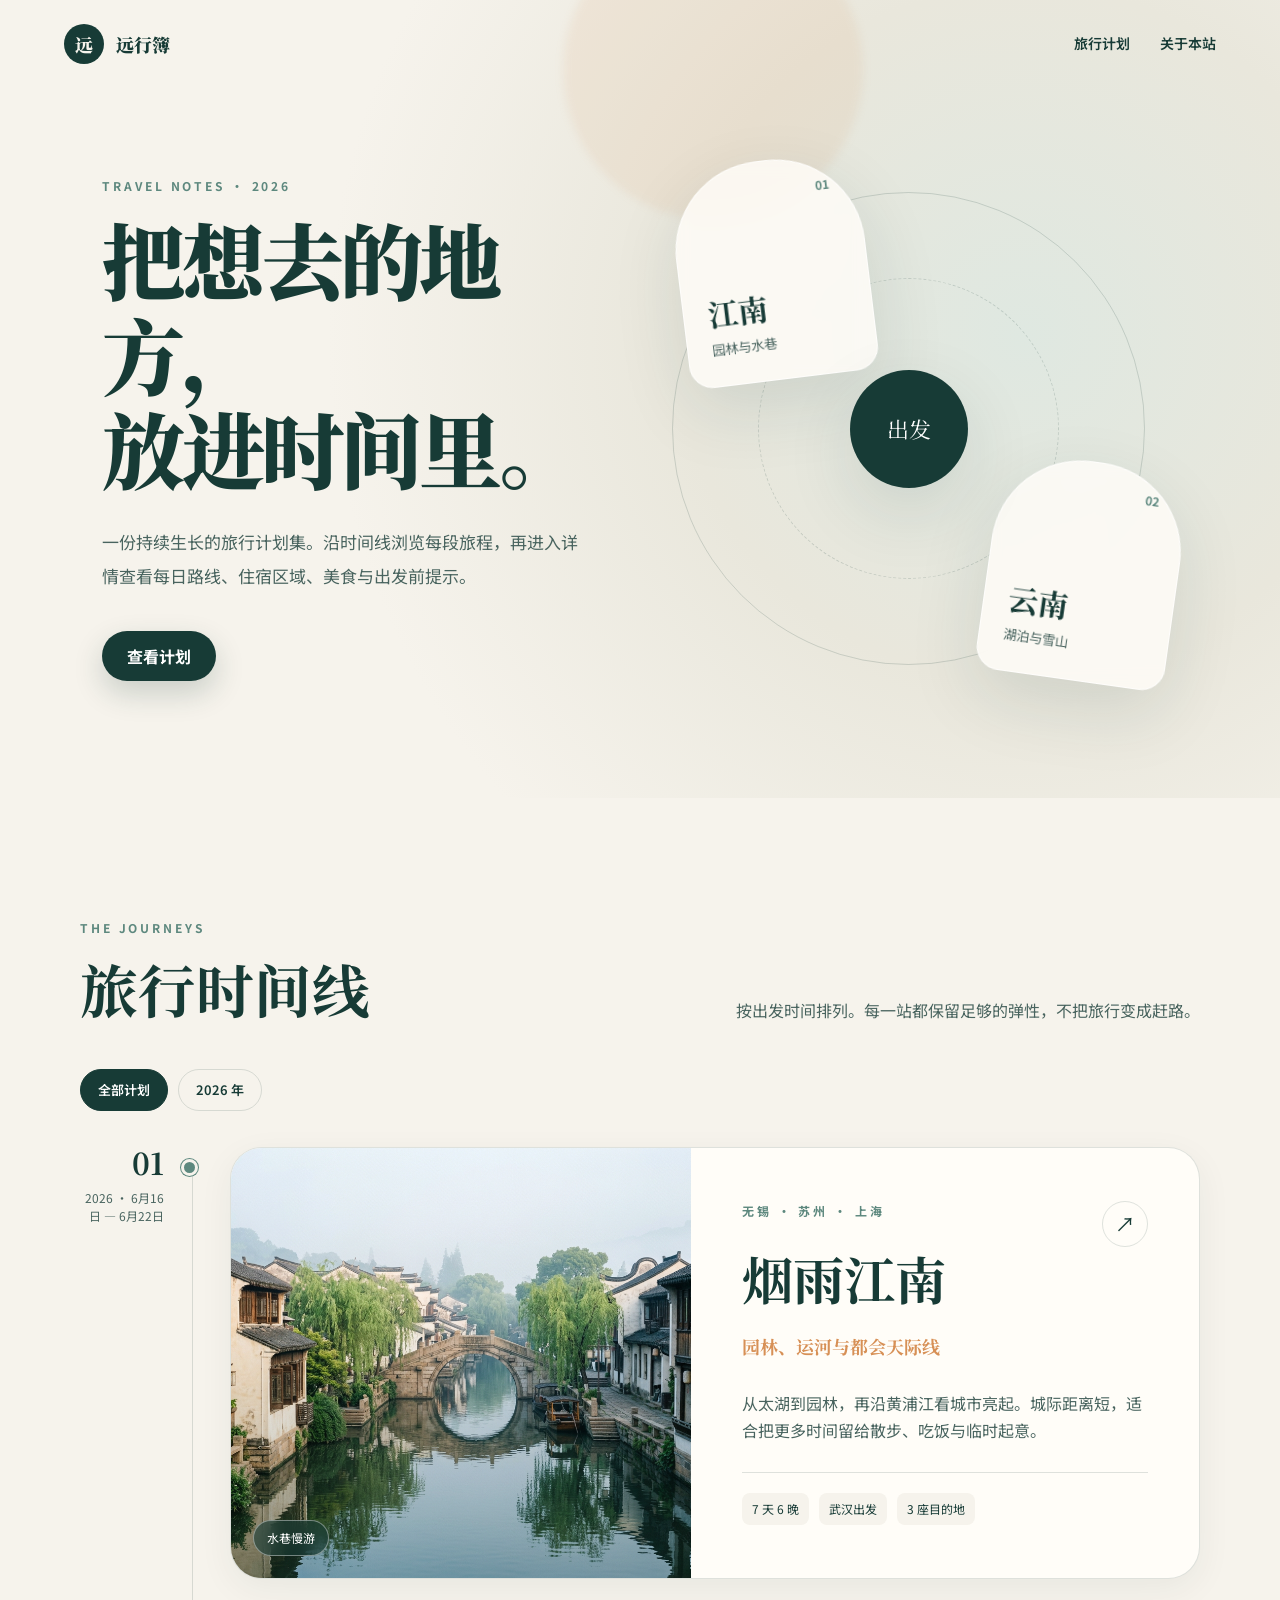
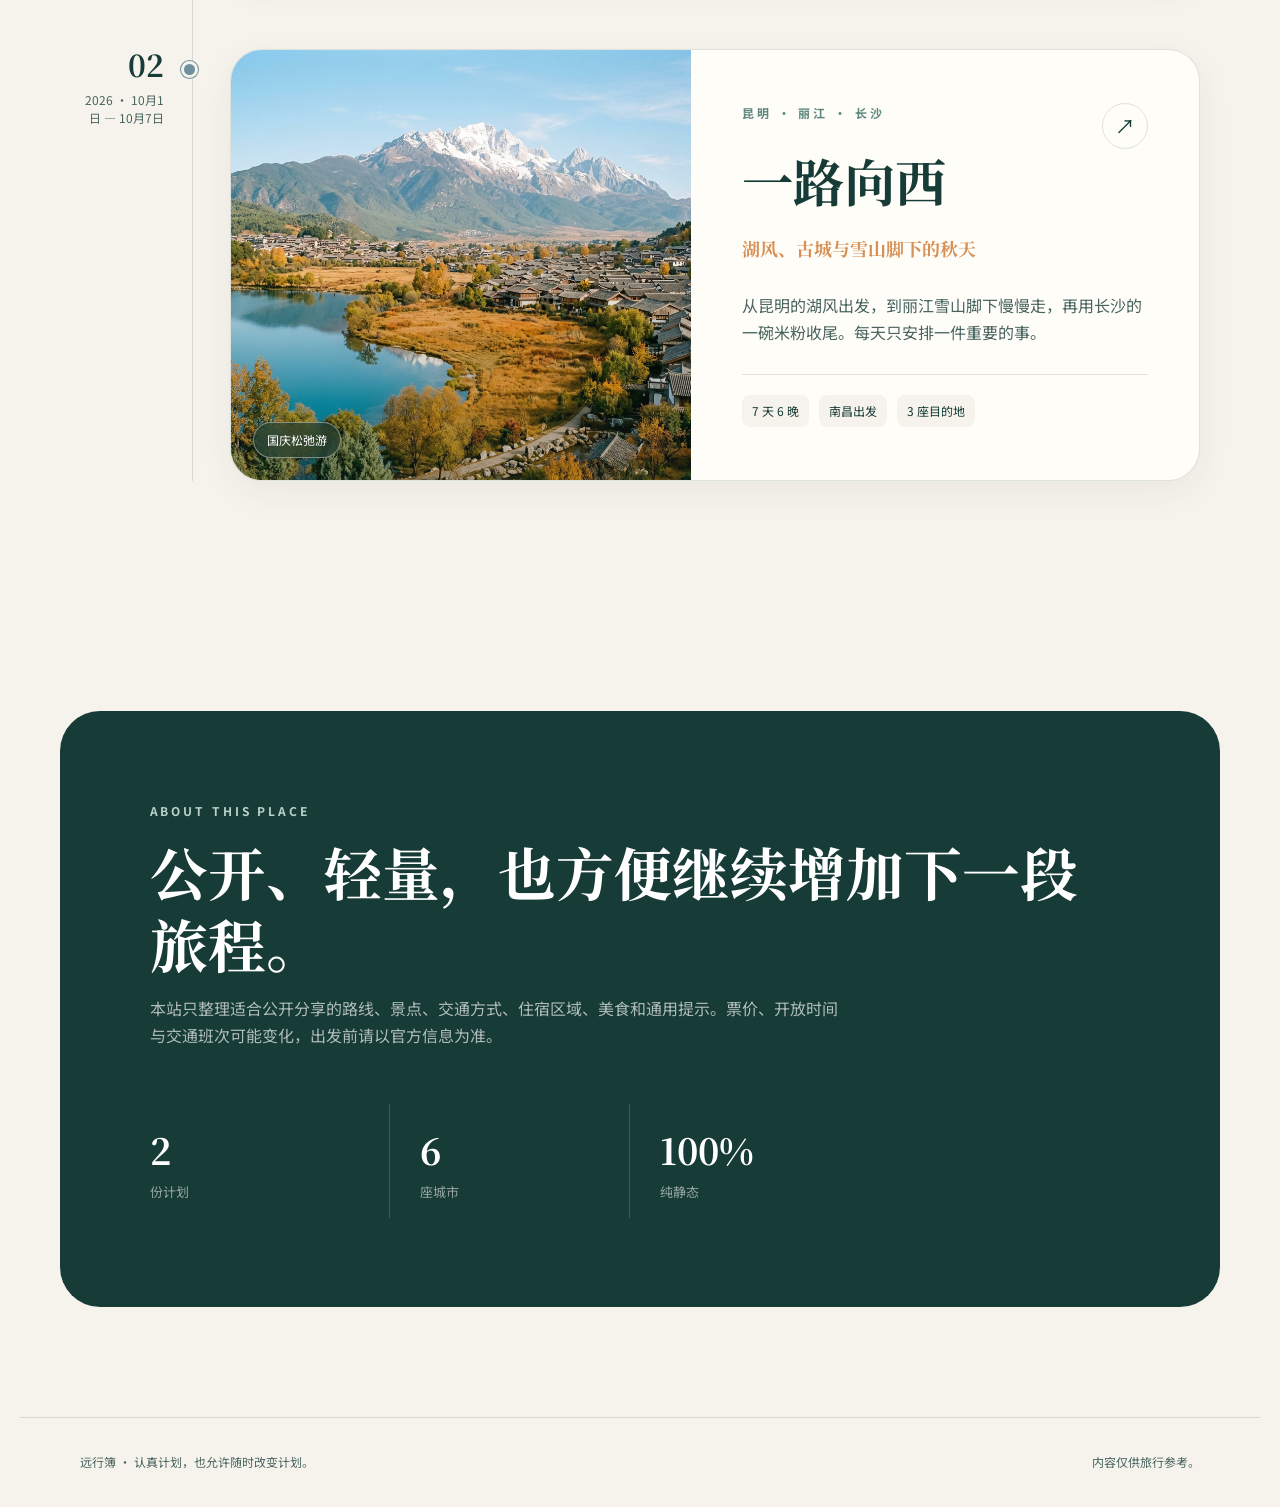
==== index.html @ 9ab63a4a "build unified travel timeline site" ====
<!doctype html>
<html lang="zh-CN">
<head>
  <meta charset="utf-8">
  <meta name="viewport" content="width=device-width, initial-scale=1">
  <meta name="description" content="按时间收藏公开旅行计划，浏览江南、云南等目的地的路线、景点与实用建议。">
  <meta name="theme-color" content="#173b36">
  <title>远行簿 · 旅行计划时间线</title>
  <link rel="stylesheet" href="./assets/site.css">
</head>
<body>
  <header class="site-header">
    <a class="brand" href="./" aria-label="返回首页">
      <span class="brand-mark">远</span>
      <span>远行簿</span>
    </a>
    <nav class="site-nav" aria-label="主导航">
      <a href="#timeline">旅行计划</a>
      <a href="#about">关于本站</a>
    </nav>
  </header>

  <main>
    <section class="home-hero">
      <div class="hero-copy reveal">
        <p class="eyebrow">TRAVEL NOTES · 2026</p>
        <h1>把想去的地方，<br>放进时间里。</h1>
        <p class="hero-lead">一份持续生长的旅行计划集。沿时间线浏览每段旅程，再进入详情查看每日路线、住宿区域、美食与出发前提示。</p>
        <a class="button button-primary" href="#timeline">查看计划</a>
      </div>
      <div class="hero-orbit" aria-hidden="true">
        <div class="orbit-ring orbit-one"></div>
        <div class="orbit-ring orbit-two"></div>
        <div class="orbit-card orbit-card-a"><span>01</span><strong>江南</strong><small>园林与水巷</small></div>
        <div class="orbit-card orbit-card-b"><span>02</span><strong>云南</strong><small>湖泊与雪山</small></div>
        <div class="orbit-center">出发</div>
      </div>
    </section>

    <section class="section timeline-section" id="timeline">
      <div class="section-heading reveal">
        <div>
          <p class="eyebrow">THE JOURNEYS</p>
          <h2>旅行时间线</h2>
        </div>
        <p>按出发时间排列。每一站都保留足够的弹性，不把旅行变成赶路。</p>
      </div>
      <div class="year-filter reveal" id="year-filter" aria-label="按年份筛选"></div>
      <div class="trip-timeline" id="trip-timeline" aria-live="polite"></div>
    </section>

    <section class="section about-section" id="about">
      <div class="about-card reveal">
        <p class="eyebrow">ABOUT THIS PLACE</p>
        <h2>公开、轻量，也方便继续增加下一段旅程。</h2>
        <p>本站只整理适合公开分享的路线、景点、交通方式、住宿区域、美食和通用提示。票价、开放时间与交通班次可能变化，出发前请以官方信息为准。</p>
        <div class="about-stats">
          <div><strong id="trip-count">0</strong><span>份计划</span></div>
          <div><strong id="city-count">0</strong><span>座城市</span></div>
          <div><strong>100%</strong><span>纯静态</span></div>
        </div>
      </div>
    </section>
  </main>

  <footer class="site-footer">
    <p>远行簿 · 认真计划，也允许随时改变计划。</p>
    <p>内容仅供旅行参考。</p>
  </footer>

  <script type="module" src="./assets/home.js"></script>
</body>
</html>
---- assets/site.css ----
@import url('https://fonts.googleapis.com/css2?family=Noto+Sans+SC:wght@400;500;600;700&family=Noto+Serif+SC:wght@600;700;900&display=swap');

:root {
  --ink: #173b36;
  --ink-soft: #49645f;
  --paper: #f6f3ec;
  --white: #fffdf8;
  --line: rgba(23, 59, 54, .14);
  --jade: #5d887e;
  --jade-light: #dbe6de;
  --sun: #d79056;
  --sky: #6e8f9c;
  --lavender: #8b7d9b;
  --serif: 'Noto Serif SC', 'Songti SC', serif;
  --sans: 'Noto Sans SC', 'PingFang SC', sans-serif;
  --shadow: 0 24px 70px rgba(23, 59, 54, .12);
}

* { box-sizing: border-box; }
html { scroll-behavior: smooth; }
body { margin: 0; color: var(--ink); background: var(--paper); font-family: var(--sans); line-height: 1.7; }
a { color: inherit; text-decoration: none; }
button { color: inherit; font: inherit; }
img { display: block; max-width: 100%; }

.site-header {
  position: absolute;
  inset: 0 0 auto;
  z-index: 20;
  display: flex;
  align-items: center;
  justify-content: space-between;
  max-width: 1440px;
  margin: auto;
  padding: 24px clamp(24px, 5vw, 72px);
}
.brand { display: inline-flex; align-items: center; gap: 12px; font-family: var(--serif); font-size: 18px; font-weight: 900; }
.brand-mark { display: grid; width: 40px; height: 40px; place-items: center; color: var(--paper); border-radius: 50%; background: var(--ink); }
.site-nav { display: flex; gap: 30px; font-size: 14px; font-weight: 600; }
.site-nav a { position: relative; }
.site-nav a::after { position: absolute; right: 0; bottom: -5px; left: 0; height: 1px; content: ''; background: currentColor; transform: scaleX(0); transition: transform .25s ease; }
.site-nav a:hover::after { transform: scaleX(1); }

.home-hero {
  position: relative;
  display: grid;
  min-height: 760px;
  padding: 160px clamp(24px, 8vw, 130px) 100px;
  overflow: hidden;
  background: radial-gradient(circle at 80% 42%, #dfe8e1 0, #e9e7dc 31%, var(--paper) 62%);
  grid-template-columns: minmax(0, .9fr) minmax(400px, 1.1fr);
  align-items: center;
}
.home-hero::before { position: absolute; top: -80px; left: 44%; width: 300px; height: 300px; content: ''; border-radius: 50%; background: rgba(215, 144, 86, .1); filter: blur(4px); }
.hero-copy { position: relative; z-index: 2; max-width: 680px; }
.eyebrow { margin: 0 0 14px; color: var(--jade); font-size: 12px; font-weight: 700; letter-spacing: .24em; text-transform: uppercase; }
.hero-copy h1 { margin: 0; font-family: var(--serif); font-size: clamp(52px, 6.5vw, 96px); font-weight: 900; line-height: 1.14; letter-spacing: -.045em; }
.hero-lead { max-width: 620px; margin: 30px 0 38px; color: var(--ink-soft); font-size: 17px; line-height: 2; }
.button { display: inline-flex; min-height: 50px; padding: 0 25px; align-items: center; justify-content: center; border-radius: 999px; font-weight: 700; transition: transform .25s ease, box-shadow .25s ease; }
.button:hover { transform: translateY(-3px); }
.button-primary { color: white; background: var(--ink); box-shadow: 0 12px 30px rgba(23, 59, 54, .2); }

.hero-orbit { position: relative; width: min(42vw, 590px); aspect-ratio: 1; justify-self: end; }
.orbit-ring { position: absolute; border: 1px solid rgba(23, 59, 54, .16); border-radius: 50%; }
.orbit-one { inset: 6%; }
.orbit-two { inset: 22%; border-style: dashed; animation: orbit-spin 45s linear infinite; }
.orbit-center { position: absolute; inset: 39%; display: grid; place-items: center; color: white; border-radius: 50%; background: var(--ink); font-family: var(--serif); font-size: 22px; box-shadow: var(--shadow); }
.orbit-card { position: absolute; display: flex; width: 190px; min-height: 220px; padding: 24px; flex-direction: column; justify-content: end; border: 1px solid rgba(255,255,255,.7); border-radius: 90px 90px 24px 24px; background: rgba(255,253,248,.82); box-shadow: var(--shadow); backdrop-filter: blur(12px); }
.orbit-card span { position: absolute; top: 20px; right: 28px; color: var(--jade); font-size: 12px; font-weight: 700; }
.orbit-card strong { font-family: var(--serif); font-size: 30px; }
.orbit-card small { color: var(--ink-soft); }
.orbit-card-a { top: 0; left: 7%; transform: rotate(-7deg); }
.orbit-card-b { right: 0; bottom: 3%; transform: rotate(8deg); }
@keyframes orbit-spin { to { transform: rotate(360deg); } }

.section { max-width: 1240px; margin: auto; padding: 110px clamp(24px, 5vw, 60px); }
.section-heading { display: flex; margin-bottom: 45px; align-items: end; justify-content: space-between; gap: 40px; }
.section-heading h2, .about-card h2, .transport-copy h2, .next-trip h2 { margin: 0; font-family: var(--serif); font-size: clamp(36px, 4.5vw, 58px); line-height: 1.25; }
.section-heading > p { max-width: 470px; margin: 0; color: var(--ink-soft); }
.timeline-section { padding-top: 120px; }
.year-filter { display: flex; margin-bottom: 36px; gap: 10px; }
.filter-button { padding: 9px 17px; cursor: pointer; border: 1px solid var(--line); border-radius: 999px; background: transparent; font-size: 13px; font-weight: 600; }
.filter-button.active { color: white; border-color: var(--ink); background: var(--ink); }
.trip-timeline { position: relative; }
.trip-timeline::before { position: absolute; top: 15px; bottom: 0; left: 112px; width: 1px; content: ''; background: var(--line); }
.timeline-item { display: grid; margin-bottom: 70px; grid-template-columns: 112px 1fr; }
.timeline-date { position: relative; padding-right: 28px; text-align: right; }
.timeline-date::after { position: absolute; top: 12px; right: -6px; width: 11px; height: 11px; content: ''; border: 3px solid var(--paper); border-radius: 50%; background: var(--jade); box-shadow: 0 0 0 1px var(--jade); }
.timeline-item.sky .timeline-date::after { background: var(--sky); box-shadow: 0 0 0 1px var(--sky); }
.timeline-date span { display: block; font-family: var(--serif); font-size: 30px; font-weight: 700; line-height: 1; }
.timeline-date time { display: block; margin-top: 12px; color: var(--ink-soft); font-size: 12px; line-height: 1.5; }
.trip-card { display: grid; margin-left: 38px; overflow: hidden; border: 1px solid var(--line); border-radius: 32px; background: var(--white); box-shadow: 0 10px 35px rgba(23,59,54,.06); grid-template-columns: minmax(280px, .95fr) minmax(350px, 1.05fr); transition: transform .35s ease, box-shadow .35s ease; }
.trip-card:hover { transform: translateY(-7px); box-shadow: var(--shadow); }
.trip-cover { position: relative; min-height: 430px; overflow: hidden; }
.trip-cover::after { position: absolute; inset: 0; content: ''; background: linear-gradient(to top, rgba(23,59,54,.24), transparent 60%); }
.trip-cover img { width: 100%; height: 100%; object-fit: cover; transition: transform .7s ease; }
.trip-card:hover .trip-cover img { transform: scale(1.04); }
.trip-mood { position: absolute; bottom: 22px; left: 22px; z-index: 1; padding: 7px 13px; color: white; border: 1px solid rgba(255,255,255,.4); border-radius: 999px; background: rgba(23,59,54,.58); font-size: 12px; backdrop-filter: blur(8px); }
.trip-card-body { display: flex; padding: clamp(30px, 4vw, 52px); flex-direction: column; justify-content: center; }
.trip-title-row { display: flex; align-items: start; justify-content: space-between; gap: 24px; }
.trip-title-row h3 { margin: 0; font-family: var(--serif); font-size: clamp(34px, 4vw, 52px); }
.round-arrow { display: grid; width: 46px; height: 46px; flex: 0 0 auto; place-items: center; border: 1px solid var(--line); border-radius: 50%; font-size: 20px; transition: color .25s, background .25s; }
.trip-card:hover .round-arrow { color: white; background: var(--ink); }
.trip-subtitle { margin: 9px 0 0; color: var(--sun); font-family: var(--serif); font-size: 18px; font-weight: 700; }
.trip-summary { margin: 28px 0; color: var(--ink-soft); }
.trip-meta { display: flex; padding-top: 20px; flex-wrap: wrap; gap: 10px; border-top: 1px solid var(--line); }
.trip-meta span { padding: 6px 10px; border-radius: 8px; background: var(--paper); font-size: 12px; }

.about-section { max-width: 1360px; padding-top: 50px; }
.about-card { padding: clamp(38px, 7vw, 90px); border-radius: 40px; color: white; background: var(--ink); }
.about-card .eyebrow { color: #b9d3c8; }
.about-card h2 { max-width: 930px; }
.about-card > p:not(.eyebrow) { max-width: 700px; color: rgba(255,255,255,.66); }
.about-stats { display: grid; max-width: 720px; margin-top: 55px; grid-template-columns: repeat(3, 1fr); }
.about-stats div { padding: 15px 30px 15px 0; border-right: 1px solid rgba(255,255,255,.16); }
.about-stats div:last-child { border: 0; padding-left: 30px; }
.about-stats div:nth-child(2) { padding-left: 30px; }
.about-stats strong, .about-stats span { display: block; }
.about-stats strong { font-family: var(--serif); font-size: 36px; }
.about-stats span { color: rgba(255,255,255,.55); font-size: 13px; }
.site-footer { display: flex; max-width: 1240px; margin: auto; padding: 34px clamp(24px, 5vw, 60px); justify-content: space-between; gap: 20px; color: var(--ink-soft); border-top: 1px solid var(--line); font-size: 12px; }
.site-footer p { margin: 0; }

.trip-page .site-header { position: absolute; max-width: none; color: white; }
.trip-page .brand-mark { color: var(--ink); background: var(--paper); }
.detail-hero { position: relative; display: flex; min-height: 820px; padding: 150px clamp(24px, 8vw, 130px) 80px; overflow: hidden; color: white; flex-direction: column; justify-content: end; }
.detail-hero-image, .detail-hero-overlay { position: absolute; inset: 0; width: 100%; height: 100%; }
.detail-hero-image { object-fit: cover; }
.detail-hero-overlay { background: linear-gradient(90deg, rgba(12,36,32,.87) 0, rgba(12,36,32,.54) 52%, rgba(12,36,32,.16) 100%), linear-gradient(to top, rgba(12,36,32,.72), transparent 45%); }
.detail-hero-copy { position: relative; z-index: 2; max-width: 900px; }
.back-link { display: inline-block; margin-bottom: 55px; color: rgba(255,255,255,.75); font-size: 13px; }
.detail-hero .eyebrow { color: #d9e7df; }
.detail-hero h1 { margin: 0; font-family: var(--serif); font-size: clamp(68px, 10vw, 140px); line-height: 1; letter-spacing: -.05em; }
.detail-subtitle { margin: 18px 0 24px; font-family: var(--serif); font-size: clamp(21px, 2.2vw, 31px); }
.detail-route { display: flex; align-items: center; flex-wrap: wrap; gap: 11px; color: rgba(255,255,255,.72); }
.detail-route i { color: rgba(255,255,255,.35); font-style: normal; }
.detail-hero-facts { position: relative; z-index: 2; display: grid; width: min(780px, 100%); margin-top: 55px; padding-top: 28px; border-top: 1px solid rgba(255,255,255,.25); grid-template-columns: repeat(3, 1fr); }
.detail-hero-facts span, .detail-hero-facts strong { display: block; }
.detail-hero-facts span { color: rgba(255,255,255,.55); font-size: 11px; letter-spacing: .15em; }
.detail-hero-facts strong { margin-top: 7px; font-size: 14px; }

.intro-grid { display: grid; gap: 70px; grid-template-columns: 1.25fr .75fr; align-items: center; }
.intro-copy h2 { margin: 0; font-family: var(--serif); font-size: clamp(31px, 4vw, 52px); line-height: 1.55; }
.highlight-list { border-top: 1px solid var(--line); }
.highlight-list div { display: grid; padding: 20px 0; align-items: center; border-bottom: 1px solid var(--line); grid-template-columns: 50px 1fr; }
.highlight-list span { color: var(--jade); font-family: var(--serif); font-size: 14px; }
.highlight-list p { margin: 0; font-weight: 600; }
.days-section { max-width: 1360px; }
.day-tabs { display: flex; margin-bottom: 20px; gap: 8px; overflow-x: auto; scrollbar-width: thin; }
.day-tab { min-width: 130px; padding: 18px; cursor: pointer; text-align: left; border: 1px solid var(--line); border-radius: 18px; background: rgba(255,255,255,.55); transition: color .25s, background .25s, transform .25s; }
.day-tab:hover { transform: translateY(-3px); }
.day-tab small, .day-tab strong, .day-tab span { display: block; }
.day-tab small { color: var(--ink-soft); font-size: 11px; }
.day-tab strong { margin: 4px 0; font-family: var(--serif); font-size: 19px; }
.day-tab span { overflow: hidden; font-size: 11px; text-overflow: ellipsis; white-space: nowrap; }
.day-tab.active { color: white; border-color: var(--ink); background: var(--ink); }
.day-tab.active small { color: rgba(255,255,255,.6); }
.day-panel { display: grid; min-height: 620px; padding: clamp(30px, 5vw, 65px); gap: 55px; border-radius: 34px; background: var(--white); box-shadow: var(--shadow); grid-template-columns: 140px 1fr; transition: opacity .15s, transform .15s; }
.day-panel.switching { opacity: .3; transform: translateY(4px); }
.day-number { display: flex; align-items: center; flex-direction: column; }
.day-number span { color: var(--ink-soft); font-size: 11px; letter-spacing: .25em; }
.day-number strong { font-family: var(--serif); font-size: 74px; line-height: 1.2; }
.day-heading { display: flex; align-items: end; justify-content: space-between; gap: 24px; }
.day-heading h3 { margin: 0; font-family: var(--serif); font-size: clamp(30px, 4vw, 46px); }
.energy { min-width: 150px; }
.energy span { color: var(--ink-soft); font-size: 11px; }
.energy i { display: block; height: 4px; margin-top: 8px; overflow: hidden; border-radius: 4px; background: var(--jade-light); }
.energy b { display: block; height: 100%; background: var(--sun); }
.day-summary { max-width: 720px; margin: 24px 0 36px; color: var(--ink-soft); font-size: 17px; }
.schedule-list { border-top: 1px solid var(--line); }
.schedule-item { display: grid; padding: 25px 0; border-bottom: 1px solid var(--line); grid-template-columns: 80px 38px 1fr; gap: 14px; }
.schedule-item time { color: var(--ink-soft); font-size: 12px; }
.schedule-item > span { display: grid; width: 28px; height: 28px; place-items: center; color: white; border-radius: 50%; background: var(--jade); font-size: 11px; }
.schedule-item strong { font-size: 16px; }
.schedule-item p { margin: 4px 0 0; color: var(--ink-soft); font-size: 14px; }
.day-notes { display: grid; margin-top: 28px; gap: 10px; grid-template-columns: 1fr 1fr; }
.day-notes p { margin: 0; padding: 14px 17px; border-radius: 12px; background: var(--paper); font-size: 13px; }
.day-notes span { display: inline-grid; width: 26px; height: 26px; margin-right: 9px; place-items: center; color: white; border-radius: 50%; background: var(--sun); font-weight: 700; }

.transport-band { color: white; background: var(--ink); }
.transport-inner { display: grid; gap: 80px; grid-template-columns: .8fr 1.2fr; }
.transport-copy { align-self: start; position: sticky; top: 50px; }
.transport-copy .eyebrow { color: #b9d3c8; }
.transport-copy p:last-child { max-width: 390px; color: rgba(255,255,255,.58); }
.transport-list { border-top: 1px solid rgba(255,255,255,.16); }
.transport-leg { display: grid; padding: 27px 0; align-items: center; border-bottom: 1px solid rgba(255,255,255,.16); grid-template-columns: 58px 1fr; }
.transport-leg > span { color: #9fc3b5; font-family: var(--serif); }
.transport-leg strong { font-size: 17px; }
.transport-leg p { margin: 3px 0 0; color: rgba(255,255,255,.5); font-size: 13px; }
.guide-section { max-width: 1360px; }
.guide-grid { display: grid; gap: 18px; grid-template-columns: repeat(3, 1fr); }
.guide-card { padding: 34px; border: 1px solid var(--line); border-radius: 28px; background: var(--white); }
.guide-icon { display: grid; width: 48px; height: 48px; place-items: center; color: white; border-radius: 16px; background: var(--jade); font-family: var(--serif); font-weight: 700; }
.guide-card h3 { margin: 25px 0 18px; font-family: var(--serif); font-size: 25px; }
.guide-item { padding: 17px 0; border-top: 1px solid var(--line); }
.guide-item strong { font-size: 14px; }
.guide-item p { margin: 6px 0 0; color: var(--ink-soft); font-size: 13px; }
.guide-card-dark { color: white; background: var(--ink); }
.guide-card-dark .guide-icon { color: var(--ink); background: var(--paper); }
.guide-card-dark ol { padding: 0; list-style: none; counter-reset: tips; }
.guide-card-dark li { position: relative; padding: 16px 0 16px 40px; color: rgba(255,255,255,.7); border-top: 1px solid rgba(255,255,255,.14); counter-increment: tips; font-size: 13px; }
.guide-card-dark li::before { position: absolute; left: 0; content: '0' counter(tips); color: #9fc3b5; font-family: var(--serif); }
.next-trip { padding-top: 80px; padding-bottom: 140px; text-align: center; }
.next-trip h2 { margin-bottom: 36px; }
.not-found, .trip-loading { display: flex; min-height: 80vh; padding: 140px 24px; align-items: center; justify-content: center; text-align: center; flex-direction: column; }
.not-found h1 { max-width: 800px; margin: 0; font-family: var(--serif); font-size: clamp(40px, 7vw, 72px); }
.not-found p:not(.eyebrow) { color: var(--ink-soft); }

.reveal { opacity: 0; transform: translateY(24px); transition: opacity .7s ease var(--delay, 0ms), transform .7s ease var(--delay, 0ms); }
.reveal.visible { opacity: 1; transform: none; }

@media (max-width: 960px) {
  .home-hero { min-height: 900px; grid-template-columns: 1fr; }
  .hero-copy { padding-top: 40px; }
  .hero-orbit { width: min(90vw, 500px); margin-top: 40px; justify-self: center; }
  .trip-card { grid-template-columns: 1fr; }
  .trip-cover { min-height: 330px; }
  .intro-grid, .transport-inner { grid-template-columns: 1fr; }
  .transport-copy { position: static; }
  .guide-grid { grid-template-columns: 1fr 1fr; }
  .guide-card-dark { grid-column: 1 / -1; }
}

@media (max-width: 680px) {
  .site-header { padding: 18px 20px; }
  .site-nav { gap: 16px; font-size: 12px; }
  .site-nav a:nth-child(2) { display: none; }
  .brand { font-size: 16px; }
  .brand-mark { width: 35px; height: 35px; }
  .home-hero { min-height: 790px; padding: 130px 22px 70px; }
  .hero-copy h1 { font-size: 52px; }
  .hero-lead { font-size: 15px; }
  .hero-orbit { width: 330px; }
  .orbit-card { width: 130px; min-height: 165px; padding: 16px; }
  .orbit-card strong { font-size: 23px; }
  .orbit-card small { font-size: 10px; }
  .orbit-center { font-size: 15px; }
  .section { padding: 80px 20px; }
  .section-heading { display: block; }
  .section-heading > p { margin-top: 14px; }
  .trip-timeline::before { left: 7px; }
  .timeline-item { grid-template-columns: 20px 1fr; }
  .timeline-date { padding: 0; text-align: left; }
  .timeline-date::after { top: 16px; right: auto; left: 2px; }
  .timeline-date span, .timeline-date time { display: none; }
  .trip-card { margin-left: 18px; border-radius: 24px; }
  .trip-cover { min-height: 260px; }
  .trip-card-body { padding: 27px; }
  .round-arrow { width: 40px; height: 40px; }
  .about-card { border-radius: 28px; }
  .about-stats { grid-template-columns: 1fr; }
  .about-stats div, .about-stats div:nth-child(2), .about-stats div:last-child { padding: 14px 0; border-right: 0; border-bottom: 1px solid rgba(255,255,255,.15); }
  .site-footer { display: block; }
  .site-footer p + p { margin-top: 7px; }
  .detail-hero { min-height: 720px; padding: 130px 22px 55px; }
  .detail-hero h1 { font-size: 66px; }
  .back-link { margin-bottom: 40px; }
  .detail-hero-facts { gap: 15px; grid-template-columns: 1fr; }
  .day-panel { min-height: auto; padding: 26px; grid-template-columns: 1fr; gap: 15px; }
  .day-number { align-items: start; flex-direction: row; gap: 8px; }
  .day-number strong { font-size: 32px; }
  .day-heading { display: block; }
  .energy { margin-top: 15px; }
  .schedule-item { grid-template-columns: 58px 28px 1fr; gap: 8px; }
  .day-notes { grid-template-columns: 1fr; }
  .guide-grid { grid-template-columns: 1fr; }
  .guide-card-dark { grid-column: auto; }
}

@media (prefers-reduced-motion: reduce) {
  *, *::before, *::after { scroll-behavior: auto !important; animation-duration: .01ms !important; animation-iteration-count: 1 !important; transition-duration: .01ms !important; }
  .reveal { opacity: 1; transform: none; }
}
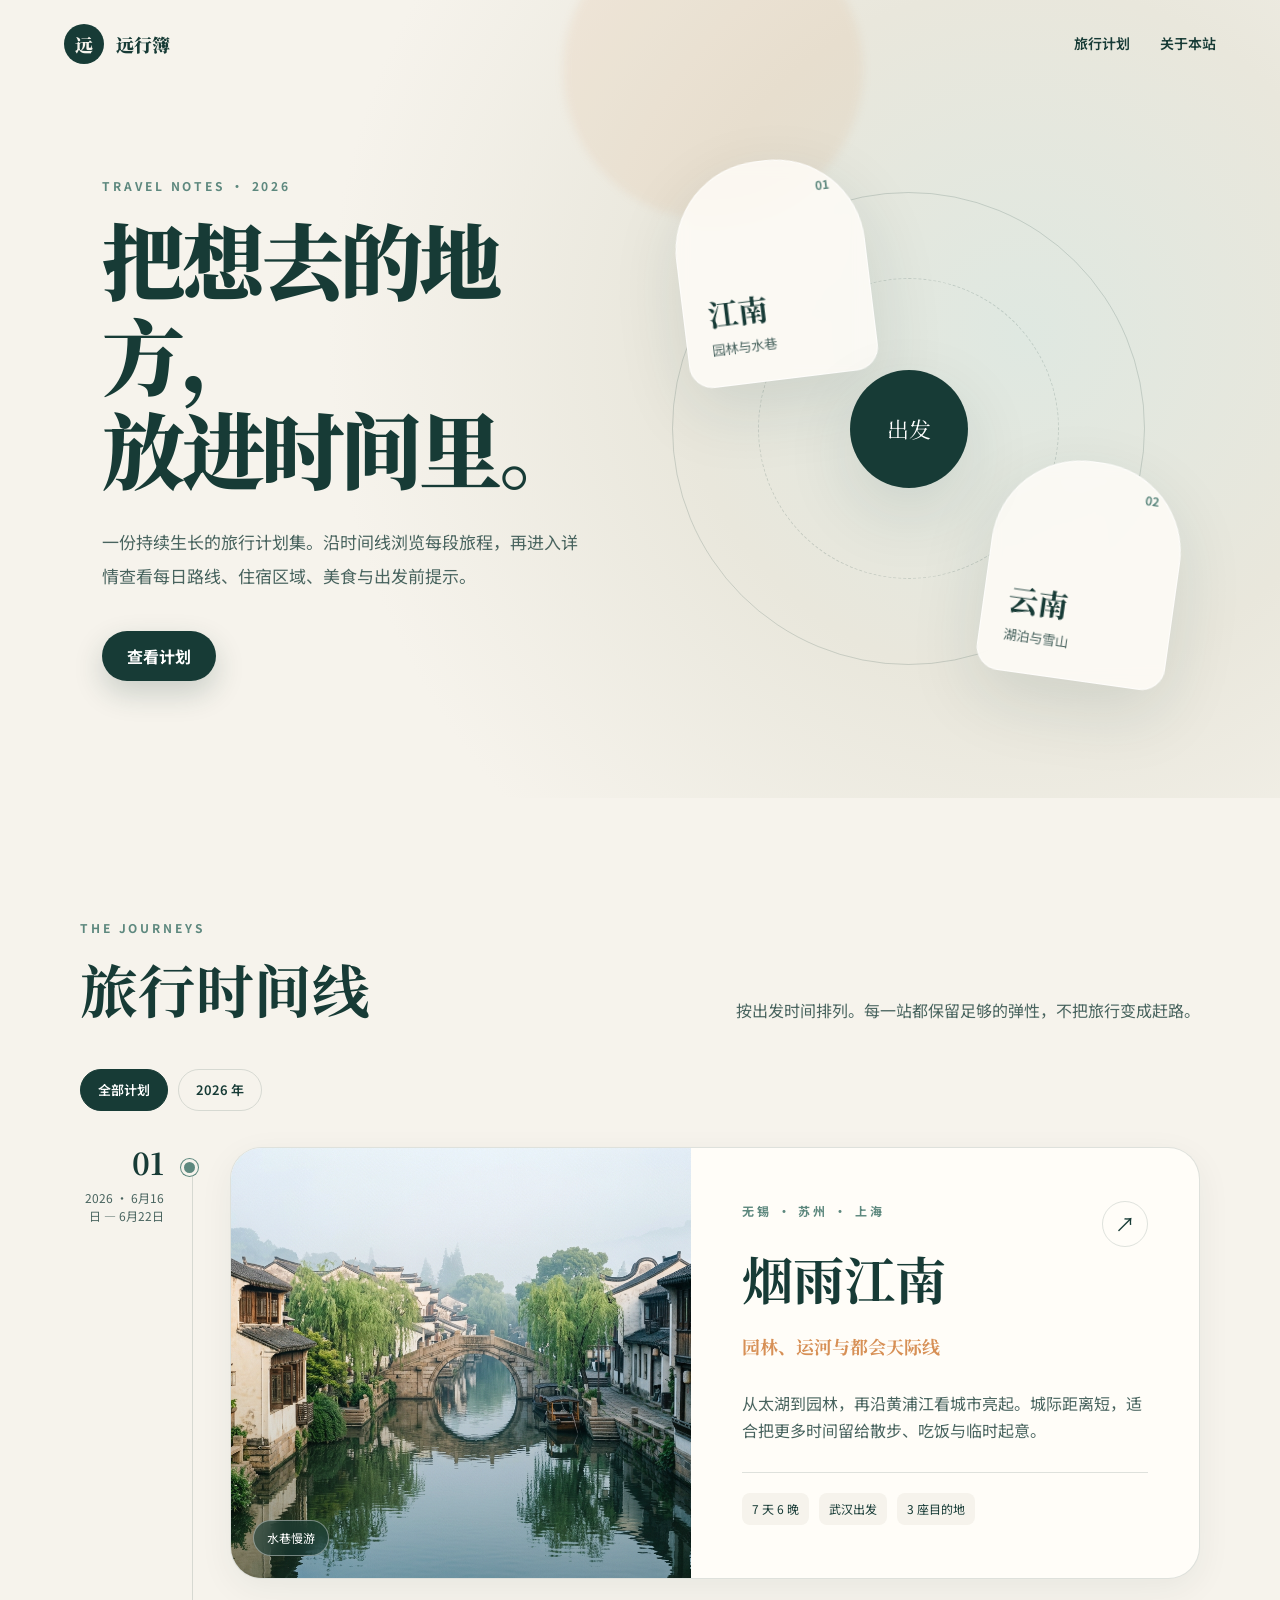
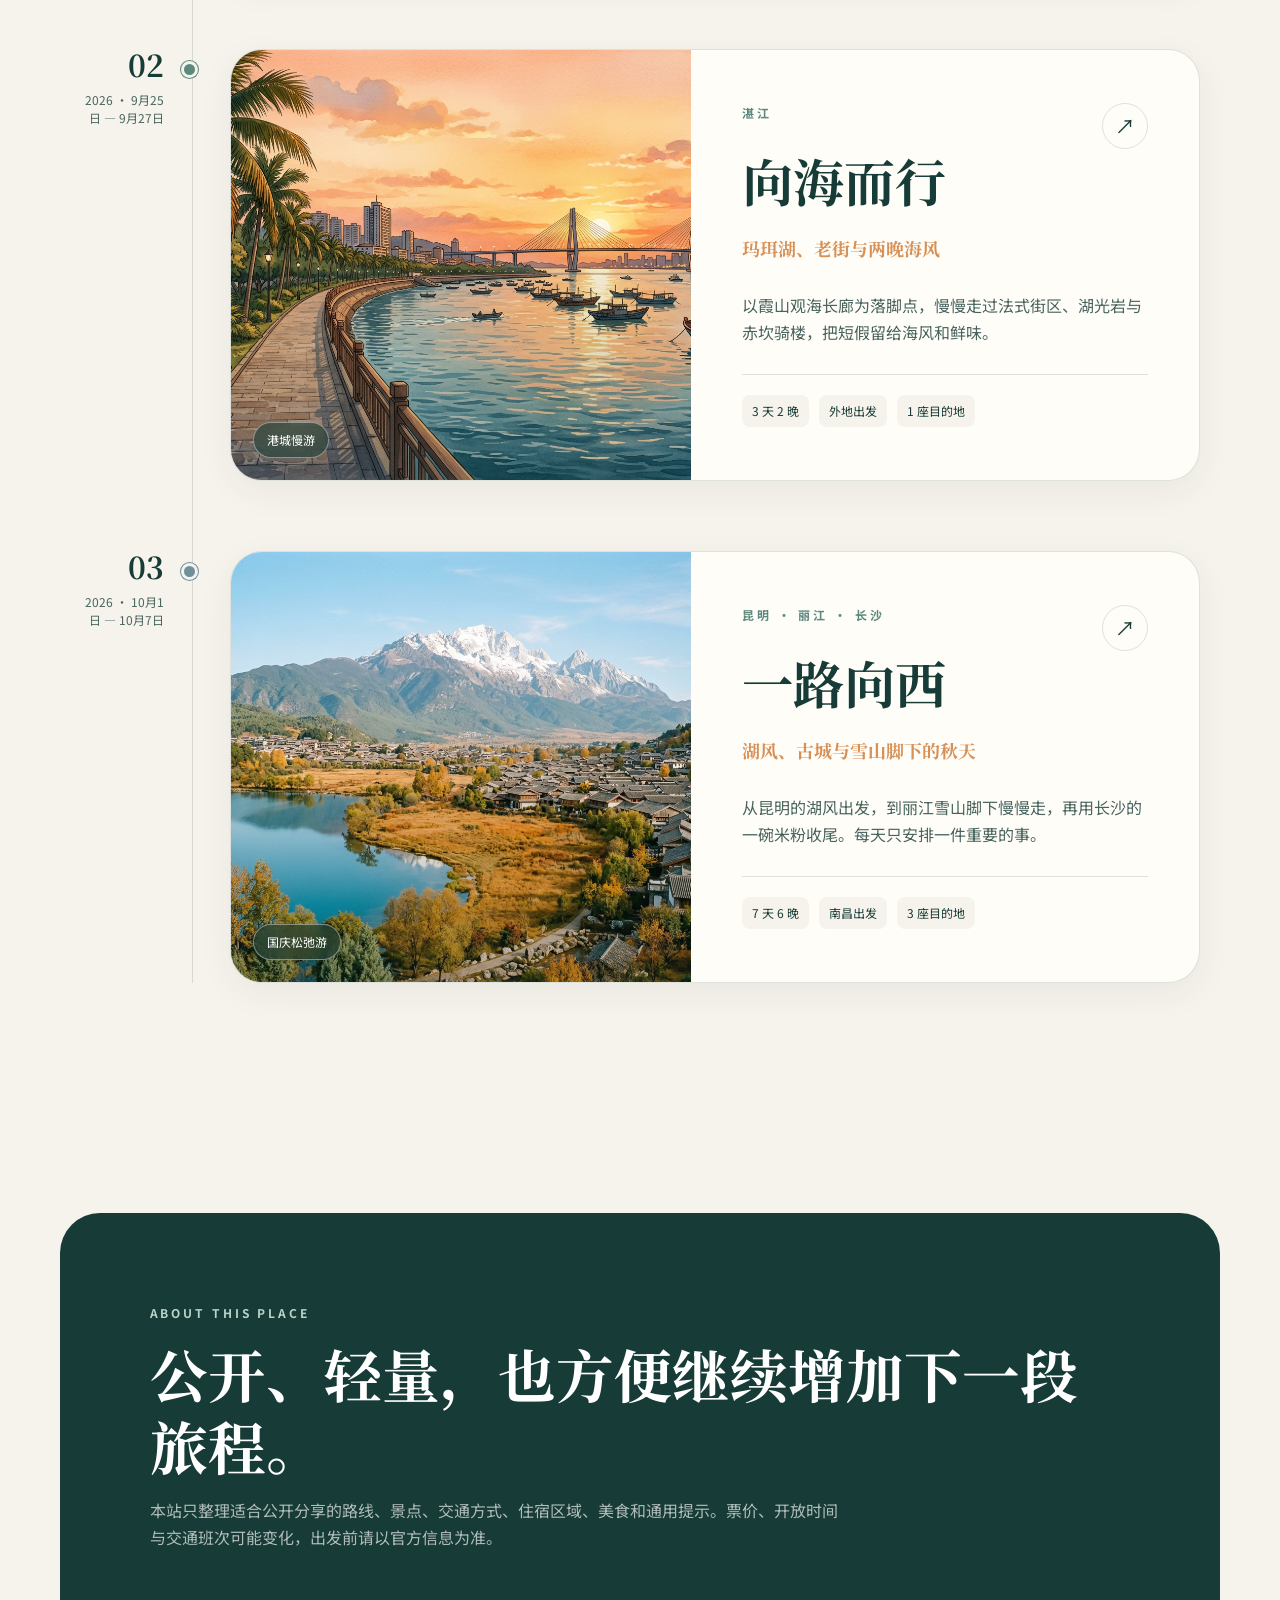
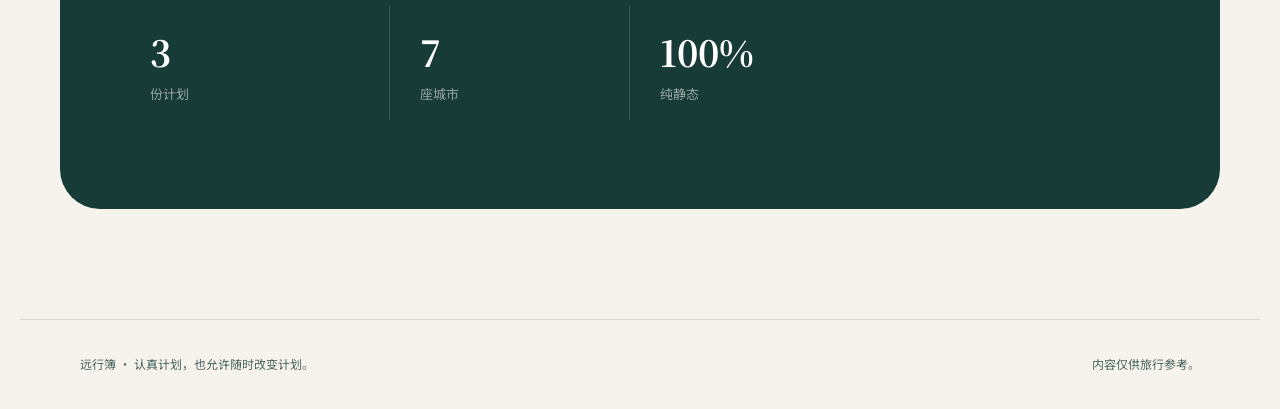
==== commit 49cc8bba: "feat: add automatic site cache refresh" ====
--- a/index.html
+++ b/index.html
@@ -1,11 +1,12 @@
 <!doctype html>
-<html lang="zh-CN">
+<html lang="zh-CN" data-site-version="__SITE_VERSION__">
 <head>
   <meta charset="utf-8">
   <meta name="viewport" content="width=device-width, initial-scale=1">
   <meta name="description" content="按时间收藏公开旅行计划，浏览江南、云南等目的地的路线、景点与实用建议。">
   <meta name="theme-color" content="#173b36">
   <title>远行簿 · 旅行计划时间线</title>
+  <script src="./assets/version-check.js"></script>
   <link rel="stylesheet" href="./assets/site.css">
 </head>
 <body>
